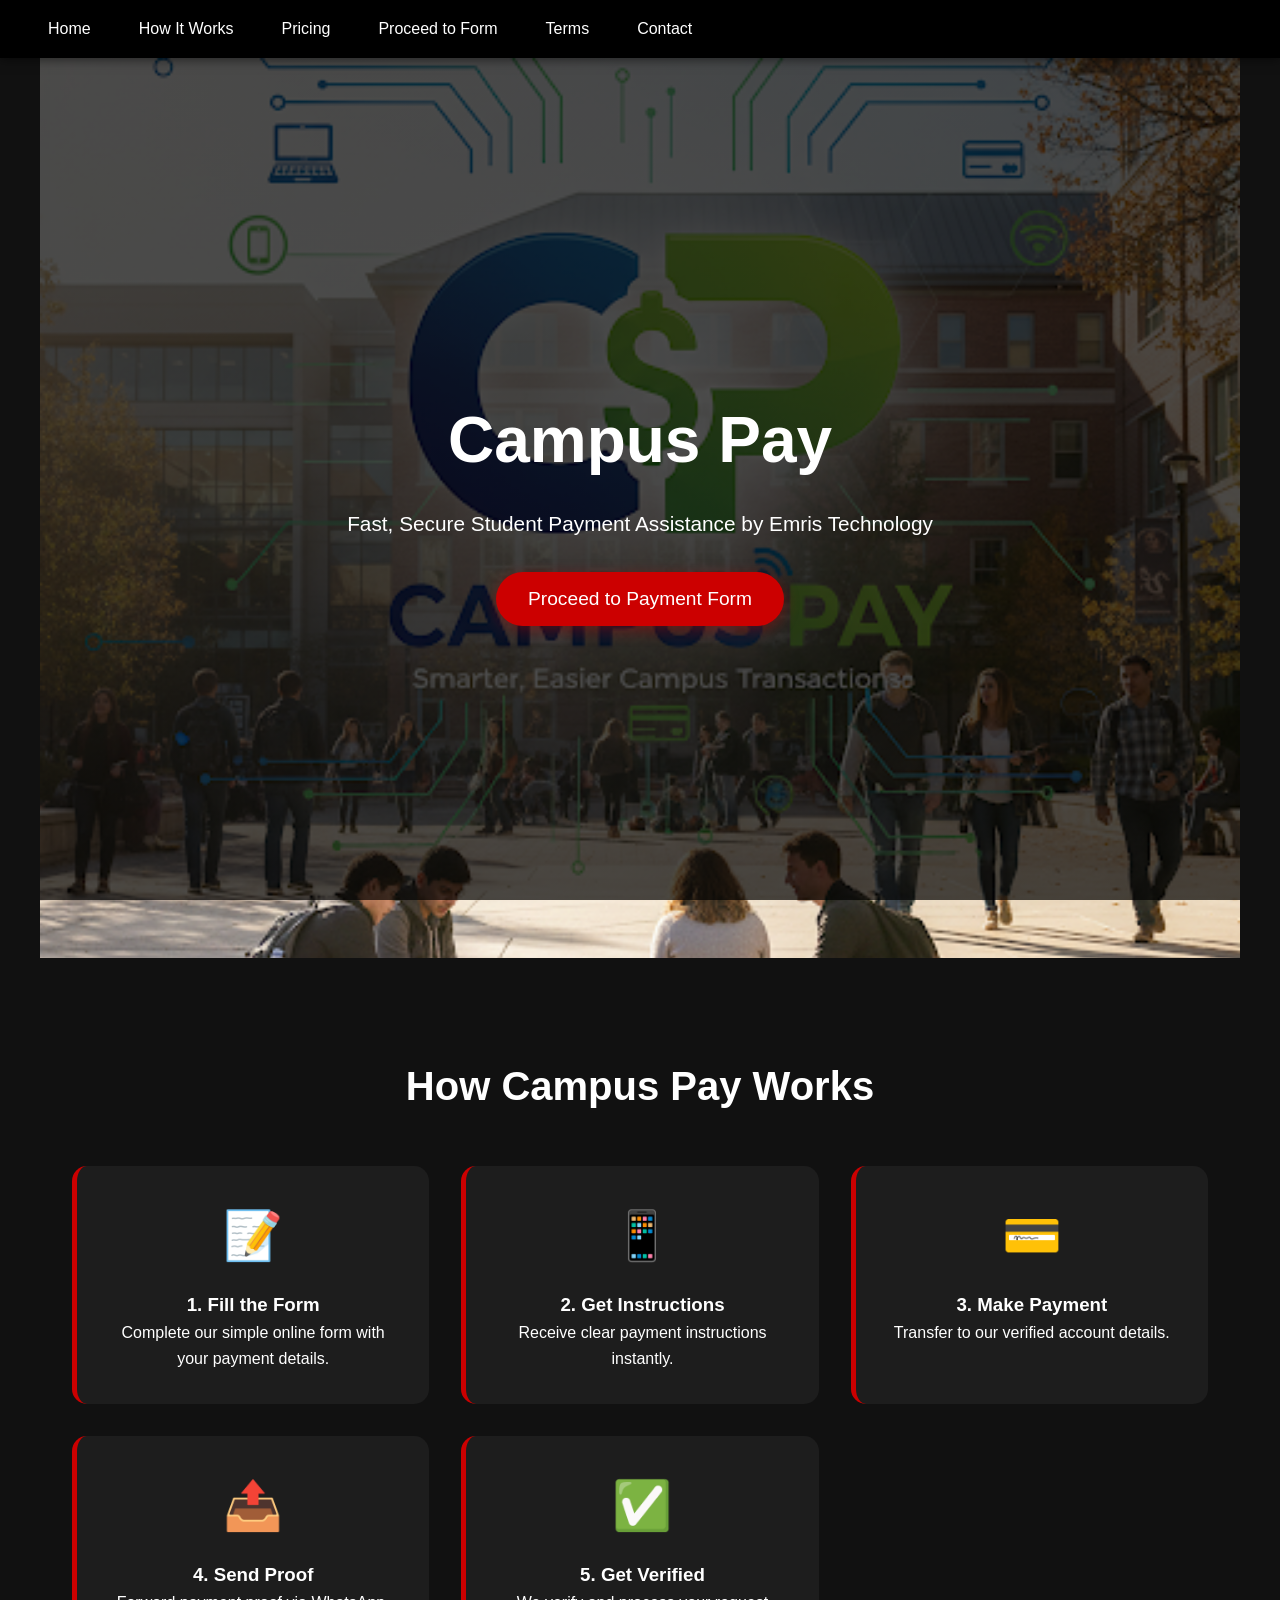
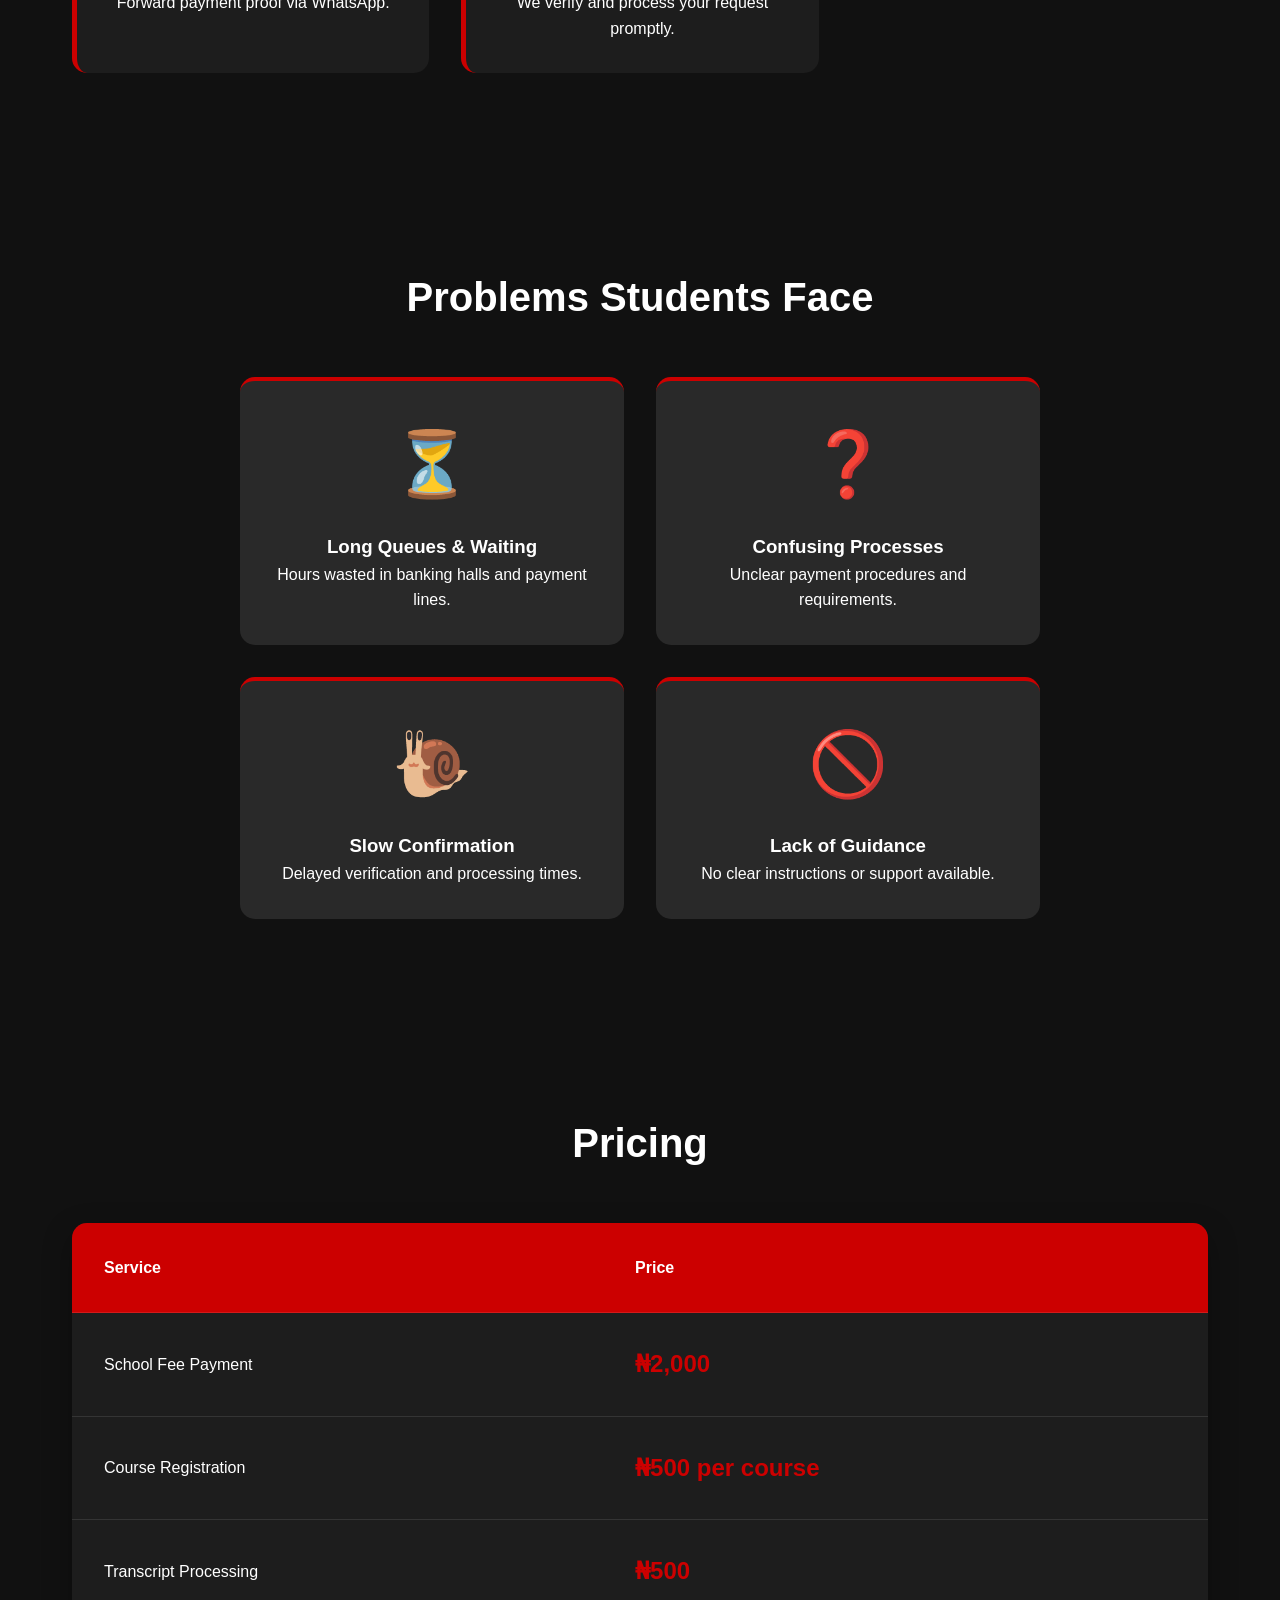
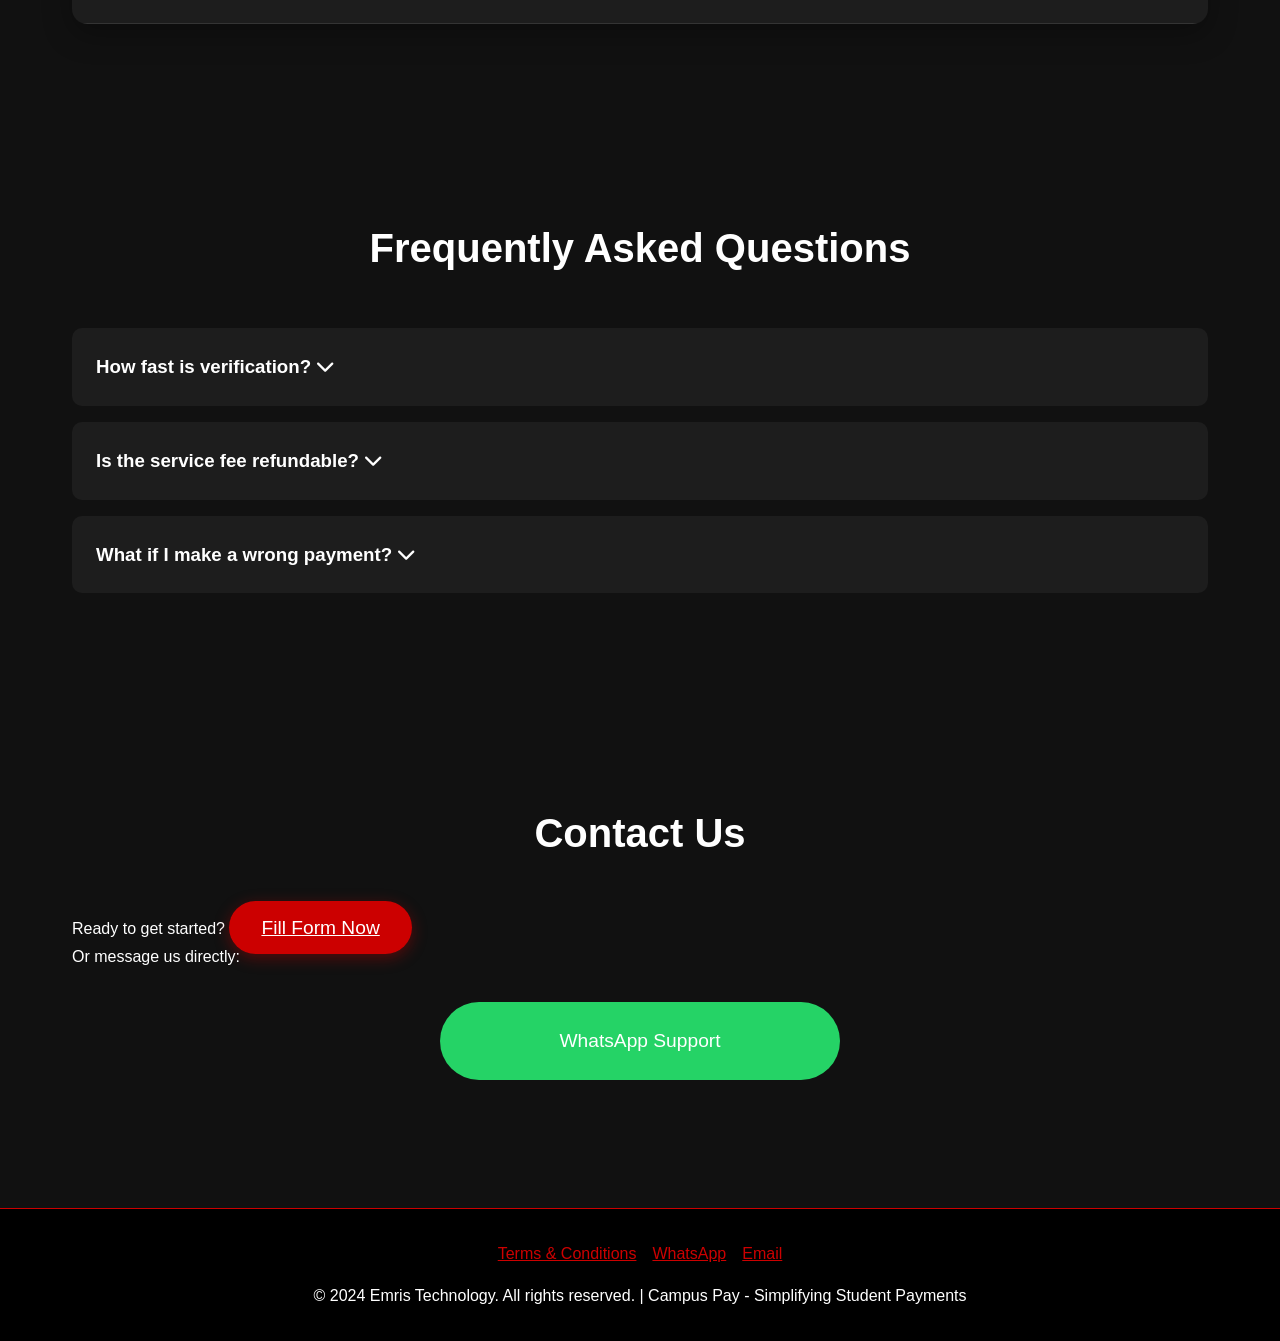
==== index.html @ a064d201 "Initial Campus Pay website deploy" ====
<!DOCTYPE html>
<html lang="en">
<head>
    <meta charset="UTF-8">
    <meta name="viewport" content="width=device-width, initial-scale=1.0">
    <title>Campus Pay - Fast, Secure Student Payment Assistance</title>
    <link rel="stylesheet" href="styles.css">
    <link rel="stylesheet" href="https://cdnjs.cloudflare.com/ajax/libs/font-awesome/6.4.0/css/all.min.css">
</head>
<body>
    <!-- Header -->
    <header>
        <nav>
            <ul>
                <li><a href="index.html#home">Home</a></li>
                <li><a href="#how-it-works">How It Works</a></li>
                <li><a href="#pricing">Pricing</a></li>
                <li><a href="form.html">Proceed to Form</a></li>
                <li><a href="terms.html">Terms</a></li>
                <li><a href="#contact">Contact</a></li>
            </ul>
        </nav>
    </header>

    <!-- Hero Section -->
    <section id="home" class="hero">
        <h1>Campus Pay</h1>
        <p>Fast, Secure Student Payment Assistance by Emris Technology</p>
        <button class="cta-btn" onclick="window.location.href='form.html'">Proceed to Payment Form</button>
    </section>

    <!-- How It Works -->
    <section id="how-it-works" class="steps-container">
        <h2>How Campus Pay Works</h2>
        <div class="steps">
            <div class="step">
                <div class="step-icon">📝</div>
                <h3>1. Fill the Form</h3>
                <p>Complete our simple online form with your payment details.</p>
            </div>
            <div class="step">
                <div class="step-icon">📱</div>
                <h3>2. Get Instructions</h3>
                <p>Receive clear payment instructions instantly.</p>
            </div>
            <div class="step">
                <div class="step-icon">💳</div>
                <h3>3. Make Payment</h3>
                <p>Transfer to our verified account details.</p>
            </div>
            <div class="step">
                <div class="step-icon">📤</div>
                <h3>4. Send Proof</h3>
                <p>Forward payment proof via WhatsApp.</p>
            </div>
            <div class="step">
                <div class="step-icon">✅</div>
                <h3>5. Get Verified</h3>
                <p>We verify and process your request promptly.</p>
            </div>
        </div>
    </section>

    <!-- Problems Students Face -->
    <section id="problems" class="problems-section">
        <h2>Problems Students Face</h2>
        <div class="problems-grid">
            <div class="problem-card">
                <div class="problem-icon">⏳</div>
                <h3>Long Queues & Waiting</h3>
                <p>Hours wasted in banking halls and payment lines.</p>
            </div>
            <div class="problem-card">
                <div class="problem-icon">❓</div>
                <h3>Confusing Processes</h3>
                <p>Unclear payment procedures and requirements.</p>
            </div>
            <div class="problem-card">
                <div class="problem-icon">🐌</div>
                <h3>Slow Confirmation</h3>
                <p>Delayed verification and processing times.</p>
            </div>
            <div class="problem-card">
                <div class="problem-icon">🚫</div>
                <h3>Lack of Guidance</h3>
                <p>No clear instructions or support available.</p>
            </div>
        </div>
    </section>

    <!-- Pricing -->
    <section id="pricing">
        <h2>Pricing</h2>
        <div class="pricing-table">
            <table>
                <thead>
                    <tr>
                        <th>Service</th>
                        <th>Price</th>
                    </tr>
                </thead>
                <tbody>
                    <tr>
                        <td>School Fee Payment</td>
                        <td class="price">₦2,000</td>
                    </tr>
                    <tr>
                        <td>Course Registration</td>
                        <td class="price">₦500 per course</td>
                    </tr>
                    <tr>
                        <td>Transcript Processing</td>
                        <td class="price">₦500</td>
                    </tr>
                </tbody>
            </table>
        </div>
    </section>

    <!-- FAQ/Testimonials -->
    <section id="faq">
        <h2>Frequently Asked Questions</h2>
        <div class="faq-container">
            <div class="faq-item" onclick="toggleFAQ(this)">
                <h3>How fast is verification? <i class="fas fa-chevron-down"></i></h3>
                <div class="faq-answer">
                    <p>Most payments are verified within 30 minutes during business hours.</p>
                </div>
            </div>
            <div class="faq-item" onclick="toggleFAQ(this)">
                <h3>Is the service fee refundable? <i class="fas fa-chevron-down"></i></h3>
                <div class="faq-answer">
                    <p>Service fees are non-refundable once processing begins.</p>
                </div>
            </div>
            <div class="faq-item" onclick="toggleFAQ(this)">
                <h3>What if I make a wrong payment? <i class="fas fa-chevron-down"></i></h3>
                <div class="faq-answer">
                    <p>Contact us immediately via WhatsApp with proof for assistance.</p>
                </div>
            </div>
        </div>
    </section>

    <!-- Contact -->
    <section id="contact">
        <h2>Contact Us</h2>
        <p>Ready to get started? <a href="form.html" class="cta-btn">Fill Form Now</a></p>
        <p>Or message us directly: <a href="https://wa.me/2348169502325" target="_blank" class="whatsapp-btn">WhatsApp Support</a></p>
    </section>

    <!-- Footer -->
    <footer>
        <div class="footer-links">
            <a href="terms.html">Terms & Conditions</a>
            <a href="https://wa.me/2348169502325">WhatsApp</a>
            <a href="mailto:info@emristech.com">Email</a>
        </div>
        <p>&copy; 2024 Emris Technology. All rights reserved. | Campus Pay - Simplifying Student Payments</p>
    </footer>

    <script src="script.js"></script>
</body>
</html>
---- styles.css ----
/* CSS Variables for Black, Red, White theme */
:root {
  --black: #111;
  --dark-black: #000;
  --red: #c00;
  --light-red: #e53e3e;
  --white: #fff;
  --gray: #666;
  --light-gray: #eee;
}

/* Reset & Base - Mobile First */
* {
  margin: 0;
  padding: 0;
  box-sizing: border-box;
}

body {
  font-family: 'Segoe UI', Tahoma, Geneva, Verdana, sans-serif;
  line-height: 1.6;
  color: var(--white);
  background: var(--black);
}

/* Header */
header {
  background: var(--dark-black);
  color: var(--white);
  padding: 1rem 1rem;
  position: sticky;
  top: 0;
  z-index: 100;
  box-shadow: 0 2px 10px rgba(0,0,0,0.5);
}

nav ul {
  display: flex;
  flex-wrap: wrap;
  gap: 1rem;
  list-style: none;
  justify-content: center;
}

nav a {
  color: var(--white);
  text-decoration: none;
  font-weight: 500;
  padding: 0.5rem 1rem;
  border-radius: 5px;
  transition: background 0.3s;
}

nav a:hover {
  background: var(--red);
}

/* Hero Section */
.hero {
  min-height: 100vh;
  display: flex;
  flex-direction: column;
  justify-content: center;
  align-items: center;
  text-align: center;
  padding: 2rem 1rem;
  background: linear-gradient(rgba(0,0,0,0.7), rgba(0,0,0,0.7)), url('images/hero-bg.jpg') center/cover no-repeat;
  background-attachment: fixed;
}

.hero h1 {
  font-size: clamp(2.5rem, 8vw, 4rem);
  margin-bottom: 1rem;
}

.hero p {
  font-size: 1.3rem;
  margin-bottom: 2rem;
  max-width: 600px;
}

.cta-btn {
  background: var(--red);
  color: var(--white);
  border: none;
  padding: 1rem 2rem;
  font-size: 1.2rem;
  border-radius: 50px;
  cursor: pointer;
  transition: all 0.3s;
  box-shadow: 0 4px 15px rgba(192,0,0,0.4);
}

.cta-btn:hover {
  background: var(--light-red);
  transform: translateY(-2px);
}

/* Sections */
section {
  padding: 4rem 1rem;
  max-width: 1200px;
  margin: 0 auto;
}

h2 {
  text-align: center;
  font-size: clamp(1.8rem, 5vw, 2.5rem);
  margin-bottom: 3rem;
  color: var(--white);
}

/* How It Works Steps */
.steps {
  display: grid;
  gap: 2rem;
}

.step {
  text-align: center;
  padding: 2rem;
  background: rgba(255,255,255,0.05);
  border-radius: 15px;
  border-left: 5px solid var(--red);
}

.step-icon {
  font-size: 3rem;
  margin-bottom: 1rem;
}

/* Problems Grid */
.problems-grid {
  display: grid;
  grid-template-columns: 1fr;
  gap: 2rem;
  max-width: 800px;
  margin: 0 auto;
}

.problem-card {
  background: rgba(255,255,255,0.1);
  padding: 2rem;
  border-radius: 15px;
  text-align: center;
  border-top: 4px solid var(--red);
}

.problem-icon {
  font-size: 4rem;
  color: var(--red);
  margin-bottom: 1rem;
}

/* Pricing Table */
.pricing-table {
  background: rgba(255,255,255,0.05);
  border-radius: 15px;
  overflow: hidden;
  box-shadow: 0 10px 30px rgba(0,0,0,0.3);
}

.pricing-table table {
  width: 100%;
  border-collapse: collapse;
}

.pricing-table th,
.pricing-table td {
  padding: 1.5rem;
  text-align: left;
  border-bottom: 1px solid rgba(255,255,255,0.1);
}

.pricing-table th {
  background: var(--red);
  color: var(--white);
}

.pricing-table .price {
  font-size: 1.5rem;
  font-weight: bold;
  color: var(--red);
}

/* Testimonials/FAQ */
.faq-item {
  background: rgba(255,255,255,0.05);
  margin-bottom: 1rem;
  padding: 1.5rem;
  border-radius: 10px;
  cursor: pointer;
}

.faq-answer {
  display: none;
  margin-top: 1rem;
  padding-top: 1rem;
  border-top: 1px solid rgba(255,255,255,0.1);
}

/* Footer */
footer {
  background: var(--dark-black);
  text-align: center;
  padding: 2rem 1rem;
  border-top: 1px solid var(--red);
}

.footer-links {
  display: flex;
  flex-wrap: wrap;
  gap: 1rem;
  justify-content: center;
  margin-bottom: 1rem;
}

.footer-links a {
  color: var(--red);
}

/* Form Page */
.form-intro {
  text-align: center;
  margin-bottom: 3rem;
}

.google-form-embed {
  width: 100%;
  height: 800px;
  border: none;
  border-radius: 15px;
  box-shadow: 0 10px 30px rgba(0,0,0,0.5);
}

/* Payment Page */
.bank-details {
  background: rgba(255,255,255,0.05);
  padding: 2rem;
  border-radius: 15px;
  margin-bottom: 2rem;
  text-align: center;
}

.bank-details h3 {
  color: var(--red);
  margin-bottom: 1rem;
}

.whatsapp-btn {
  background: #25D366;
  color: white !important;
  display: block;
  max-width: 400px;
  margin: 2rem auto;
  padding: 1.5rem;
  text-decoration: none;
  border-radius: 50px;
  font-size: 1.2rem;
  text-align: center;
  transition: all 0.3s;
}

.whatsapp-btn:hover {
  transform: translateY(-3px);
  box-shadow: 0 8px 25px rgba(37,211,102,0.4);
}

/* Terms Page */
.terms-content {
  background: var(--dark-black);
  color: var(--white);
  padding: 3rem;
  max-height: 80vh;
  overflow-y: auto;
  border-radius: 15px;
  box-shadow: 0 10px 30px rgba(0,0,0,0.5);
  line-height: 1.8;
}

.terms-content h3 {
  color: var(--red);
  margin: 2rem 0 1rem 0;
}

.terms-content p, .terms-content li {
  margin-bottom: 1rem;
}

/* Responsive Design */
@media (min-width: 768px) {
  header {
    padding: 1rem 2rem;
  }
  
  nav ul {
    justify-content: flex-start;
  }
  
  .hero {
    padding: 4rem 2rem;
  }
  
  section {
    padding: 6rem 2rem;
  }
  
  .steps {
    grid-template-columns: repeat(auto-fit, minmax(300px, 1fr));
  }
  
  .problems-grid {
    grid-template-columns: repeat(auto-fit, minmax(250px, 1fr));
  }
  
  .pricing-table th,
  .pricing-table td {
    padding: 2rem;
  }
}

@media (min-width: 1024px) {
  .hero {
    background-attachment: fixed;
  }
  
  .steps {
    grid-template-columns: repeat(3, 1fr);
  }
}

/* Form inputs */
input, textarea, button {
  padding: 1rem;
  border: 2px solid var(--gray);
  border-radius: 10px;
  font-size: 1rem;
}

input:focus, textarea:focus {
  outline: none;
  border-color: var(--red);
  box-shadow: 0 0 10px rgba(192,0,0,0.3);
}

button {
  background: var(--red);
  color: var(--white);
  border: none;
  cursor: pointer;
  transition: all 0.3s;
}

button:hover {
  background: var(--light-red);
}
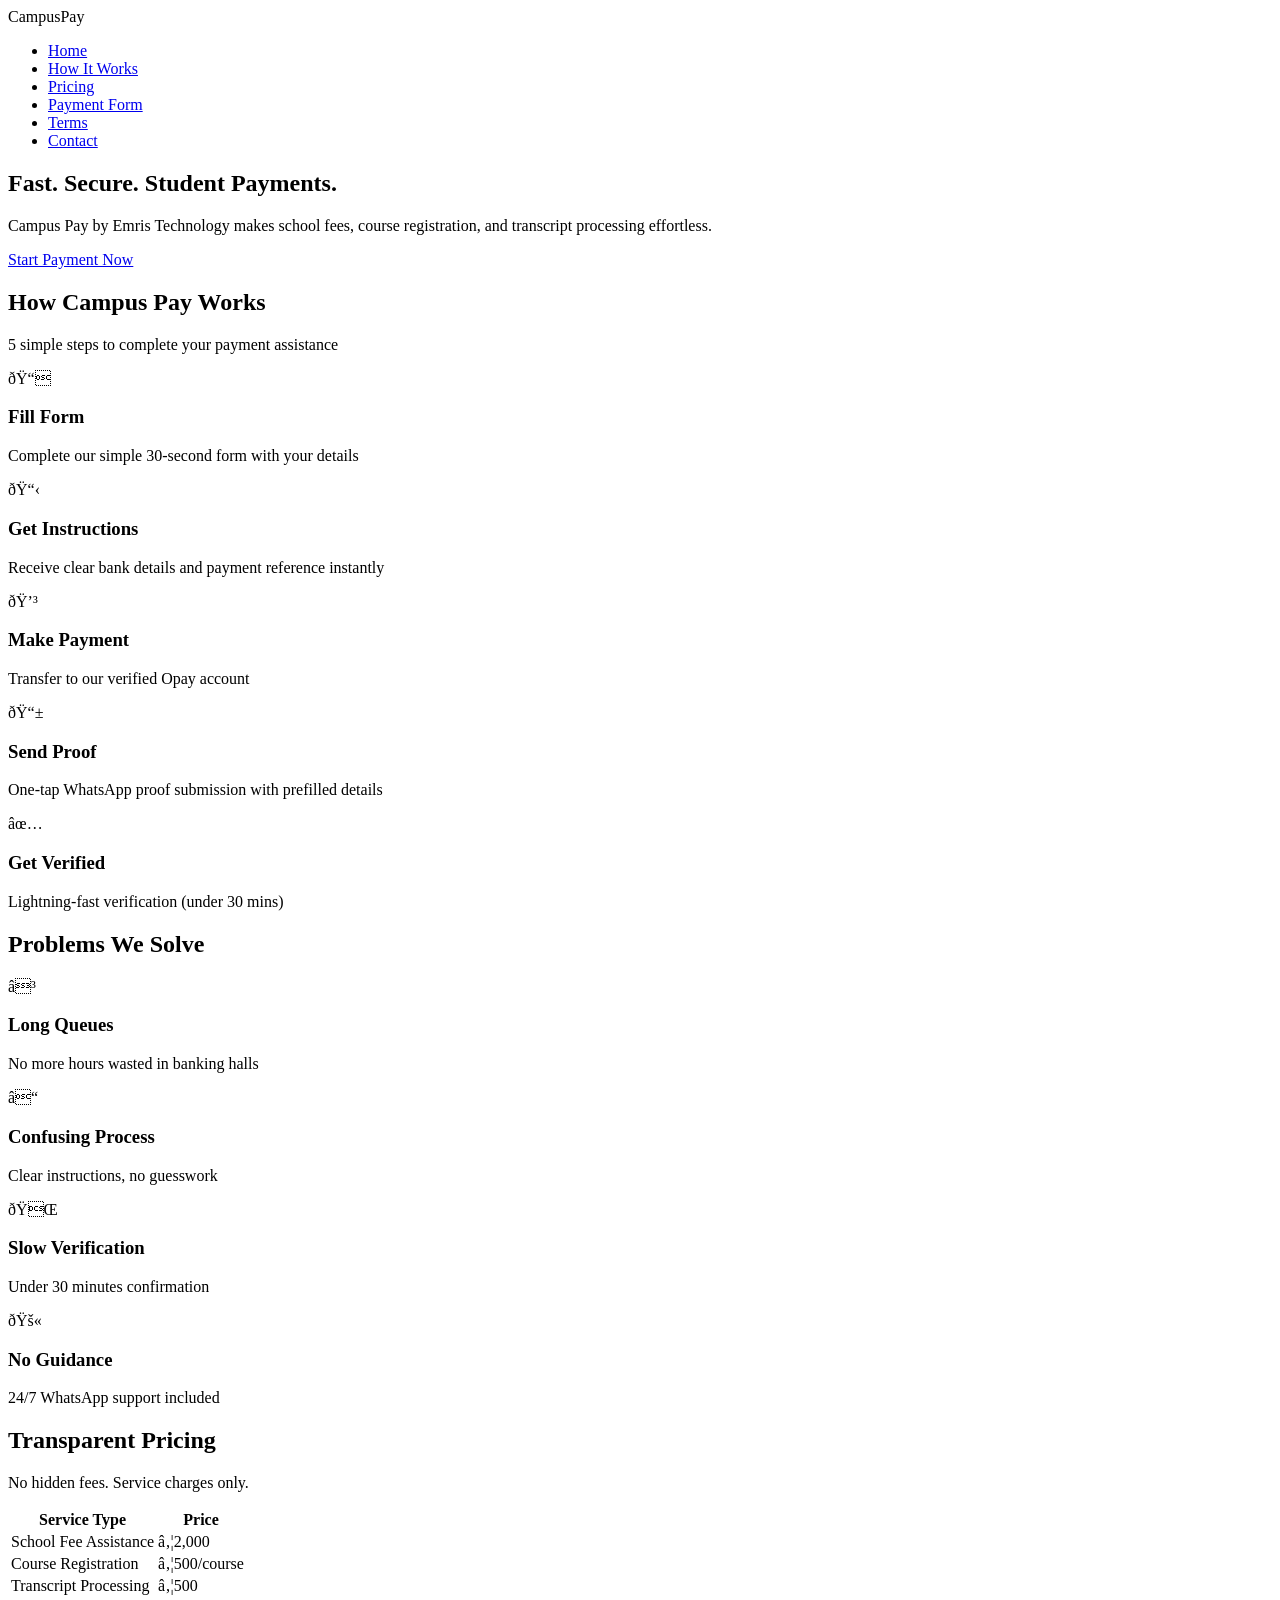
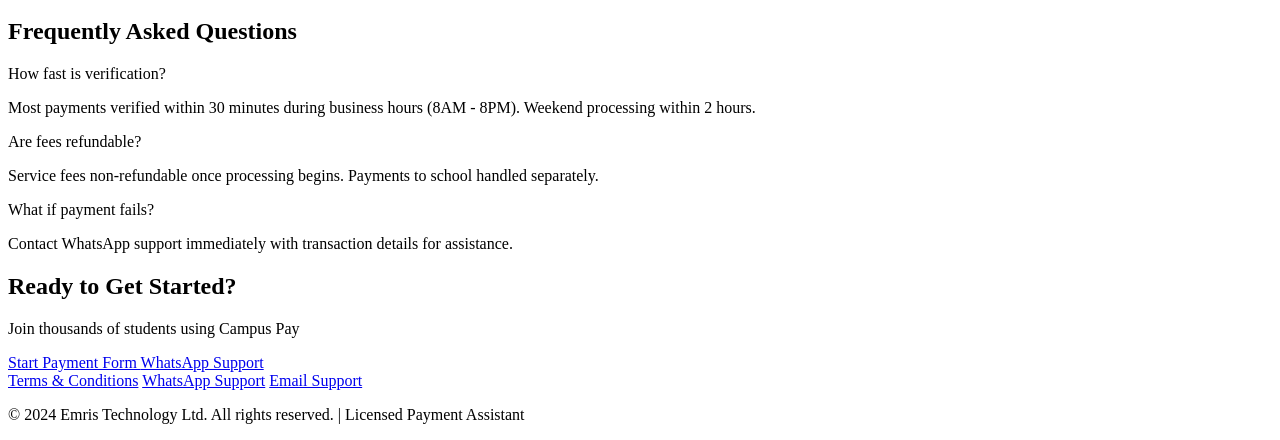
==== commit 401a588a: "Professional PWA upgrade: hamburger nav, fintech UI, full responsive, PWA install/offline, animation" ====
--- a/index.html
+++ b/index.html
@@ -1,165 +1,228 @@
 <!DOCTYPE html>
-<html lang="en">
+<html lang=\"en\">
 <head>
-    <meta charset="UTF-8">
-    <meta name="viewport" content="width=device-width, initial-scale=1.0">
-    <title>Campus Pay - Fast, Secure Student Payment Assistance</title>
-    <link rel="stylesheet" href="styles.css">
-    <link rel="stylesheet" href="https://cdnjs.cloudflare.com/ajax/libs/font-awesome/6.4.0/css/all.min.css">
+  <meta charset=\"UTF-8\">
+  <meta name=\"viewport\" content=\"width=device-width, initial-scale=1, viewport-fit=cover\">
+  <meta name=\"theme-color\" content=\"#c00\">
+  <meta name=\"apple-mobile-web-app-capable\" content=\"yes\">
+  <meta name=\"apple-mobile-web-app-status-bar-style\" content=\"black-translucent\">
+  <meta name=\"apple-mobile-web-app-title\" content=\"CampusPay\">
+  <link rel=\"manifest\" href=\"manifest.json\">
+  <link rel=\"apple-touch-icon\" href=\"images/hero-bg.jpg\">
+  <title>Campus Pay - Fast Student Payments</title>
+  <link rel=\"stylesheet\" href=\"styles.css\">
 </head>
-<body>
-    <!-- Header -->
-    <header>
-        <nav>
-            <ul>
-                <li><a href="index.html#home">Home</a></li>
-                <li><a href="#how-it-works">How It Works</a></li>
-                <li><a href="#pricing">Pricing</a></li>
-                <li><a href="form.html">Proceed to Form</a></li>
-                <li><a href="terms.html">Terms</a></li>
-                <li><a href="#contact">Contact</a></li>
-            </ul>
-        </nav>
-    </header>
-
+<body class=\"page-loading\">
+  <!-- Header -->
+  <header>
+    <nav>
+      <div class=\"logo\">Campus<span style=\"background: linear-gradient(135deg, #dc2626, #b91c1c); -webkit-background-clip: text; background-clip: text; -webkit-text-fill-color: transparent;\">Pay</span></div>
+      <ul class=\"nav-menu\">
+        <li><a href=\"#home\" class=\"nav-link\">Home</a></li>
+        <li><a href=\"#how-it-works\" class=\"nav-link\">How It Works</a></li>
+        <li><a href=\"#pricing\" class=\"nav-link\">Pricing</a></li>
+        <li><a href=\"form.html\" class=\"nav-link\">Payment Form</a></li>
+        <li><a href=\"terms.html\" class=\"nav-link\">Terms</a></li>
+        <li><a href=\"#contact\" class=\"nav-link\">Contact</a></li>
+      </ul>
+      <div class=\"hamburger\">
+        <span></span>
+        <span></span>
+        <span></span>
+      </div>
+    </nav>
+  </header>
+
+  <!-- Main Content -->
+  <main>
     <!-- Hero Section -->
-    <section id="home" class="hero">
-        <h1>Campus Pay</h1>
-        <p>Fast, Secure Student Payment Assistance by Emris Technology</p>
-        <button class="cta-btn" onclick="window.location.href='form.html'">Proceed to Payment Form</button>
+    <section id=\"home\" class=\"hero\">
+      <div class=\"container\">
+        <h1>Fast. Secure. Student Payments.</h1>
+        <p>Campus Pay by Emris Technology makes school fees, course registration, and transcript processing effortless.</p>
+        <a href=\"form.html\" class=\"cta-btn\">
+          <i class=\"fas fa-arrow-right\"></i>
+          Start Payment Now
+        </a>
+      </div>
     </section>
 
     <!-- How It Works -->
-    <section id="how-it-works" class="steps-container">
-        <h2>How Campus Pay Works</h2>
-        <div class="steps">
-            <div class="step">
-                <div class="step-icon">📝</div>
-                <h3>1. Fill the Form</h3>
-                <p>Complete our simple online form with your payment details.</p>
-            </div>
-            <div class="step">
-                <div class="step-icon">📱</div>
-                <h3>2. Get Instructions</h3>
-                <p>Receive clear payment instructions instantly.</p>
-            </div>
-            <div class="step">
-                <div class="step-icon">💳</div>
-                <h3>3. Make Payment</h3>
-                <p>Transfer to our verified account details.</p>
-            </div>
-            <div class="step">
-                <div class="step-icon">📤</div>
-                <h3>4. Send Proof</h3>
-                <p>Forward payment proof via WhatsApp.</p>
-            </div>
-            <div class="step">
-                <div class="step-icon">✅</div>
-                <h3>5. Get Verified</h3>
-                <p>We verify and process your request promptly.</p>
-            </div>
-        </div>
-    </section>
-
-    <!-- Problems Students Face -->
-    <section id="problems" class="problems-section">
-        <h2>Problems Students Face</h2>
-        <div class="problems-grid">
-            <div class="problem-card">
-                <div class="problem-icon">⏳</div>
-                <h3>Long Queues & Waiting</h3>
-                <p>Hours wasted in banking halls and payment lines.</p>
-            </div>
-            <div class="problem-card">
-                <div class="problem-icon">❓</div>
-                <h3>Confusing Processes</h3>
-                <p>Unclear payment procedures and requirements.</p>
-            </div>
-            <div class="problem-card">
-                <div class="problem-icon">🐌</div>
-                <h3>Slow Confirmation</h3>
-                <p>Delayed verification and processing times.</p>
-            </div>
-            <div class="problem-card">
-                <div class="problem-icon">🚫</div>
-                <h3>Lack of Guidance</h3>
-                <p>No clear instructions or support available.</p>
-            </div>
-        </div>
+    <section id=\"how-it-works\" class=\"steps-section\">
+      <div class=\"container\">
+        <div class=\"section-header\">
+          <h2>How Campus Pay Works</h2>
+          <p>5 simple steps to complete your payment assistance</p>
+        </div>
+        <div class=\"steps-grid\">
+          <div class=\"step-card\" style=\"animation-delay: 0.1s\">
+            <div class=\"step-icon\">📝</div>
+            <h3>Fill Form</h3>
+            <p>Complete our simple 30-second form with your details</p>
+          </div>
+          <div class=\"step-card\" style=\"animation-delay: 0.2s\">
+            <div class=\"step-icon\">📋</div>
+            <h3>Get Instructions</h3>
+            <p>Receive clear bank details and payment reference instantly</p>
+          </div>
+          <div class=\"step-card\" style=\"animation-delay: 0.3s\">
+            <div class=\"step-icon\">💳</div>
+            <h3>Make Payment</h3>
+            <p>Transfer to our verified Opay account</p>
+          </div>
+          <div class=\"step-card\" style=\"animation-delay: 0.4s\">
+            <div class=\"step-icon\">📱</div>
+            <h3>Send Proof</h3>
+            <p>One-tap WhatsApp proof submission with prefilled details</p>
+          </div>
+          <div class=\"step-card\" style=\"animation-delay: 0.5s\">
+            <div class=\"step-icon\">✅</div>
+            <h3>Get Verified</h3>
+            <p>Lightning-fast verification (under 30 mins)</p>
+          </div>
+        </div>
+      </div>
+    </section>
+
+    <!-- Problems -->
+    <section id=\"problems\" class=\"problems-section\">
+      <div class=\"container\">
+        <div class=\"section-header\">
+          <h2>Problems We Solve</h2>
+        </div>
+        <div class=\"problems-grid\">
+          <div class=\"problem-card\" style=\"animation-delay: 0.1s\">
+            <div class=\"problem-icon\">⏳</div>
+            <h3>Long Queues</h3>
+            <p>No more hours wasted in banking halls</p>
+          </div>
+          <div class=\"problem-card\" style=\"animation-delay: 0.2s\">
+            <div class=\"problem-icon\">❓</div>
+            <h3>Confusing Process</h3>
+            <p>Clear instructions, no guesswork</p>
+          </div>
+          <div class=\"problem-card\" style=\"animation-delay: 0.3s\">
+            <div class=\"problem-icon\">🐌</div>
+            <h3>Slow Verification</h3>
+            <p>Under 30 minutes confirmation</p>
+          </div>
+          <div class=\"problem-card\" style=\"animation-delay: 0.4s\">
+            <div class=\"problem-icon\">🚫</div>
+            <h3>No Guidance</h3>
+            <p>24/7 WhatsApp support included</p>
+          </div>
+        </div>
+      </div>
     </section>
 
     <!-- Pricing -->
-    <section id="pricing">
-        <h2>Pricing</h2>
-        <div class="pricing-table">
+    <section id=\"pricing\" class=\"pricing-section\">
+      <div class=\"container\">
+        <div class=\"section-header\">
+          <h2>Transparent Pricing</h2>
+          <p>No hidden fees. Service charges only.</p>
+        </div>
+        <div class=\"pricing-container\">
+          <div class=\"pricing-table\">
             <table>
-                <thead>
-                    <tr>
-                        <th>Service</th>
-                        <th>Price</th>
-                    </tr>
-                </thead>
-                <tbody>
-                    <tr>
-                        <td>School Fee Payment</td>
-                        <td class="price">₦2,000</td>
-                    </tr>
-                    <tr>
-                        <td>Course Registration</td>
-                        <td class="price">₦500 per course</td>
-                    </tr>
-                    <tr>
-                        <td>Transcript Processing</td>
-                        <td class="price">₦500</td>
-                    </tr>
-                </tbody>
+              <thead>
+                <tr>
+                  <th>Service Type</th>
+                  <th>Price</th>
+                </tr>
+              </thead>
+              <tbody>
+                <tr>
+                  <td>School Fee Assistance</td>
+                  <td><span class=\"price-highlight\">₦2,000</span></td>
+                </tr>
+                <tr>
+                  <td>Course Registration</td>
+                  <td><span class=\"price-highlight\">₦500/course</span></td>
+                </tr>
+                <tr>
+                  <td>Transcript Processing</td>
+                  <td><span class=\"price-highlight\">₦500</span></td>
+                </tr>
+              </tbody>
             </table>
-        </div>
-    </section>
-
-    <!-- FAQ/Testimonials -->
-    <section id="faq">
-        <h2>Frequently Asked Questions</h2>
-        <div class="faq-container">
-            <div class="faq-item" onclick="toggleFAQ(this)">
-                <h3>How fast is verification? <i class="fas fa-chevron-down"></i></h3>
-                <div class="faq-answer">
-                    <p>Most payments are verified within 30 minutes during business hours.</p>
-                </div>
-            </div>
-            <div class="faq-item" onclick="toggleFAQ(this)">
-                <h3>Is the service fee refundable? <i class="fas fa-chevron-down"></i></h3>
-                <div class="faq-answer">
-                    <p>Service fees are non-refundable once processing begins.</p>
-                </div>
-            </div>
-            <div class="faq-item" onclick="toggleFAQ(this)">
-                <h3>What if I make a wrong payment? <i class="fas fa-chevron-down"></i></h3>
-                <div class="faq-answer">
-                    <p>Contact us immediately via WhatsApp with proof for assistance.</p>
-                </div>
-            </div>
-        </div>
-    </section>
-
-    <!-- Contact -->
-    <section id="contact">
-        <h2>Contact Us</h2>
-        <p>Ready to get started? <a href="form.html" class="cta-btn">Fill Form Now</a></p>
-        <p>Or message us directly: <a href="https://wa.me/2348169502325" target="_blank" class="whatsapp-btn">WhatsApp Support</a></p>
-    </section>
-
-    <!-- Footer -->
-    <footer>
-        <div class="footer-links">
-            <a href="terms.html">Terms & Conditions</a>
-            <a href="https://wa.me/2348169502325">WhatsApp</a>
-            <a href="mailto:info@emristech.com">Email</a>
-        </div>
-        <p>&copy; 2024 Emris Technology. All rights reserved. | Campus Pay - Simplifying Student Payments</p>
-    </footer>
-
-    <script src="script.js"></script>
+          </div>
+        </div>
+      </div>
+    </section>
+
+    <!-- FAQ -->
+    <section id=\"faq\" class=\"faq-section\">
+      <div class=\"container\">
+        <div class=\"section-header\">
+          <h2>Frequently Asked Questions</h2>
+        </div>
+        <div class=\"faq-container\">
+          <div class=\"faq-item\">
+            <div class=\"faq-question\">
+              <span>How fast is verification?</span>
+              <i class=\"fas fa-chevron-down\"></i>
+            </div>
+            <div class=\"faq-answer\">
+              <p>Most payments verified within 30 minutes during business hours (8AM - 8PM). Weekend processing within 2 hours.</p>
+            </div>
+          </div>
+          <div class=\"faq-item\">
+            <div class=\"faq-question\">
+              <span>Are fees refundable?</span>
+              <i class=\"fas fa-chevron-down\"></i>
+            </div>
+            <div class=\"faq-answer\">
+              <p>Service fees non-refundable once processing begins. Payments to school handled separately.</p>
+            </div>
+          </div>
+          <div class=\"faq-item\">
+            <div class=\"faq-question\">
+              <span>What if payment fails?</span>
+              <i class=\"fas fa-chevron-down\"></i>
+            </div>
+            <div class=\"faq-answer\">
+              <p>Contact WhatsApp support immediately with transaction details for assistance.</p>
+            </div>
+          </div>
+        </div>
+      </div>
+    </section>
+
+    <!-- Contact CTA -->
+    <section id=\"contact\" class=\"contact-section\">
+      <div class=\"container\">
+        <div style=\"text-align: center; padding: clamp(4rem, 10vh, 6rem) 0;\">
+          <h2>Ready to Get Started?</h2>
+          <p class=\"lead\">Join thousands of students using Campus Pay</p>
+          <div style=\"display: flex; flex-direction: column; gap: 1.5rem; align-items: center; max-width: 500px; margin: 0 auto;\">
+            <a href=\"form.html\" class=\"cta-btn\">
+              Start Payment Form
+              <i class=\"fas fa-arrow-right\"></i>
+            </a>
+            <a href=\"https://wa.me/2348169502325?text=Hi%20Campus%20Pay%2C%20I\\'m%20ready%20to%20start\" class=\"whatsapp-btn\" rel=\"noopener noreferrer\">
+              <i class=\"fab fa-whatsapp\"></i>
+              WhatsApp Support
+            </a>
+          </div>
+        </div>
+      </div>
+    </section>
+  </main>
+
+  <!-- Footer -->
+  <footer>
+    <div class=\"container\">
+      <div class=\"footer-links\">
+        <a href=\"terms.html\">Terms & Conditions</a>
+        <a href=\"https://wa.me/2348169502325\" rel=\"noopener noreferrer\">WhatsApp Support</a>
+        <a href=\"mailto:support@campushpay.com\">Email Support</a>
+      </div>
+      <p>&copy; 2024 Emris Technology Ltd. All rights reserved. | Licensed Payment Assistant</p>
+    </div>
+  </footer>
+
+  <script src=\"script.js\"></script>
 </body>
 </html>
 
